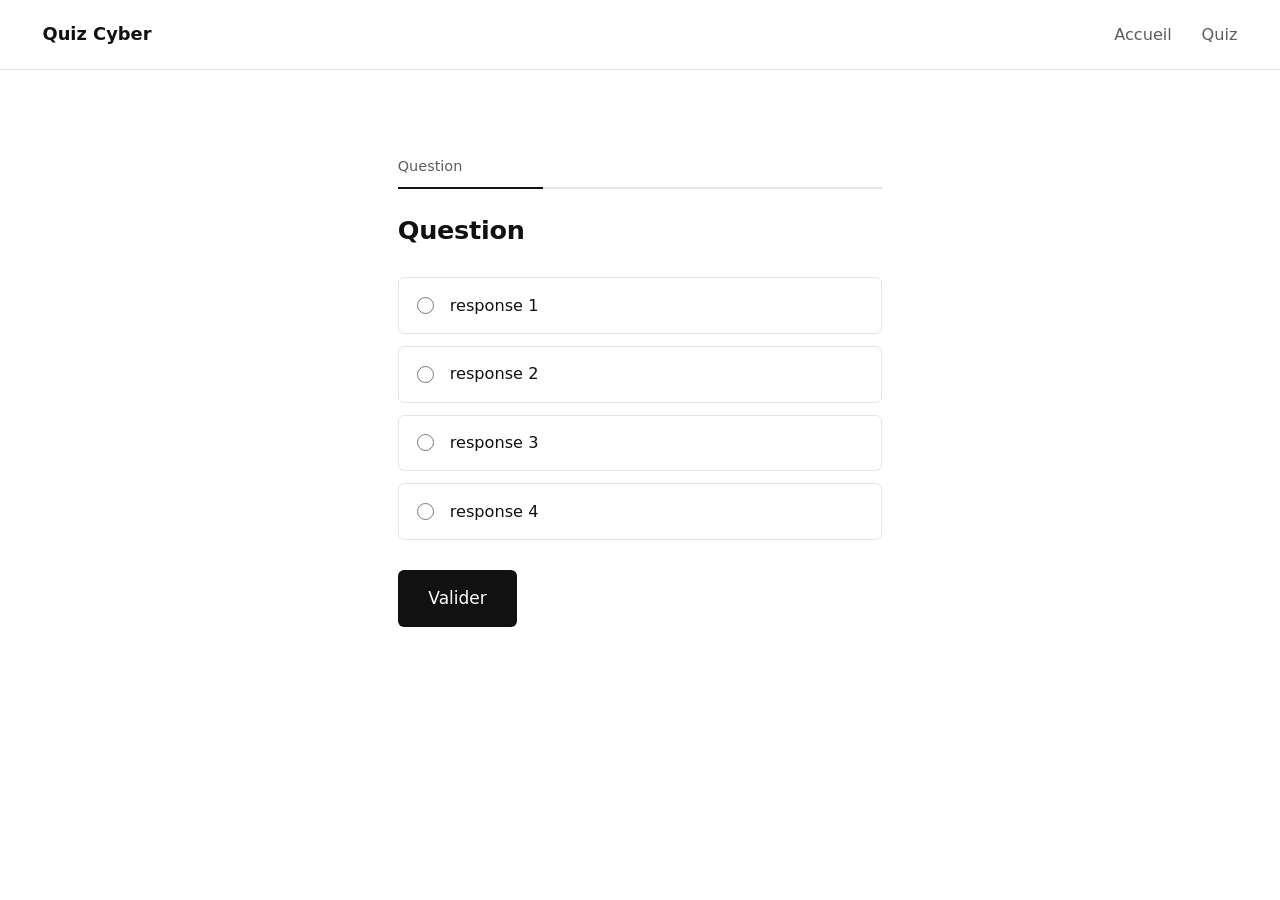
==== maquette du site web/quiz.html @ 2b1ead81 "Add maquette de site web" ====
<!DOCTYPE html>
<html lang="fr"><head><meta charset="utf-8"><meta name="viewport" content="width=device-width,initial-scale=1">
<title>Quiz Cyber — Question</title><link rel="stylesheet" href="style.css"></head>
<body>
<nav><a class="brand" href="index.html">Quiz Cyber</a><div class="links"><a href="index.html">Accueil</a><a href="quiz.html">Quiz</a></div></nav>
<main>
<p class="label">Question</p>
<div class="progress"><div style="width:30%"></div></div>
<h2>Question</h2>
<form action="quiz.html" method="post">
<label class="opt"><input type="radio" name="reponse" value="1"> response 1</label>
<label class="opt"><input type="radio" name="reponse" value="2"> response 2</label>
<label class="opt"><input type="radio" name="reponse" value="3"> response 3</label>
<label class="opt"><input type="radio" name="reponse" value="4"> response 4</label>
<button class="btn" type="submit">Valider</button>
</form>
</main></body></html>
---- maquette du site web/style.css ----
:root{--ink:#111;--muted:#5c5c5c;--line:#e5e5e5;--accent:#1a8cff}
*{box-sizing:border-box}
html{font-size:17px}
body{margin:0;background:#fff;color:var(--ink);font-family:Inter,system-ui,-apple-system,"Segoe UI",Helvetica,Arial,sans-serif;line-height:1.6}
nav{display:flex;justify-content:space-between;align-items:center;padding:1.2rem 2.5rem;border-bottom:1px solid var(--line)}
nav a{text-decoration:none;color:var(--muted)}
nav a:hover{color:var(--ink)}
nav .brand{color:var(--ink);font-weight:600;font-size:1.05rem}
nav .links{display:flex;gap:1.75rem;font-size:.95rem}
main{max-width:31rem;margin:0 auto;padding:5rem 1.25rem}
main.wide{max-width:36rem}
h1{font-size:3rem;line-height:1.1;font-weight:700;letter-spacing:-.03em;margin:0 0 1.25rem}
h2{font-size:1.5rem;line-height:1.3;font-weight:600;letter-spacing:-.01em;margin:1.5rem 0 1.75rem}
.lead{font-size:1.1rem;color:var(--muted);margin:0 0 2rem}
.label{font-size:.85rem;color:var(--muted);margin:0 0 .5rem}
.btn{display:inline-block;background:var(--ink);color:#fff;border:0;padding:.85rem 1.8rem;font:inherit;font-size:1rem;font-weight:500;cursor:pointer;text-decoration:none;border-radius:6px}
.btn:hover{background:#333}
a:focus-visible,button:focus-visible,input:focus-visible{outline:2px solid var(--accent);outline-offset:3px}
.topics{display:grid;grid-template-columns:1fr 1fr;gap:.35rem 2rem;list-style:none;margin:2.5rem 0 0;padding:2rem 0 0;border-top:1px solid var(--line);color:var(--muted);font-size:.95rem}
.progress{height:2px;background:var(--line)}
.progress div{height:100%;background:var(--ink)}
.opt{display:flex;gap:.9rem;align-items:center;padding:.85rem 1.1rem;margin-bottom:.7rem;border:1px solid var(--line);border-radius:6px;cursor:pointer;font-size:.95rem}
.opt:hover{border-color:#bbb}
.opt:has(input:checked){border-color:var(--ink)}
.opt input{accent-color:var(--accent);width:1rem;height:1rem;margin:0;flex:none}
.opt+.btn,form .btn{margin-top:1.1rem}
.score{font-size:6.5rem;line-height:1;font-weight:700;letter-spacing:-.04em;margin:1rem 0 1.5rem}
.score span{font-weight:300;color:var(--muted)}
@media(max-width:600px){nav{padding:1rem 1.25rem}main{padding:3rem 1.25rem}h1{font-size:2.3rem}.topics{grid-template-columns:1fr}.score{font-size:4.5rem}}
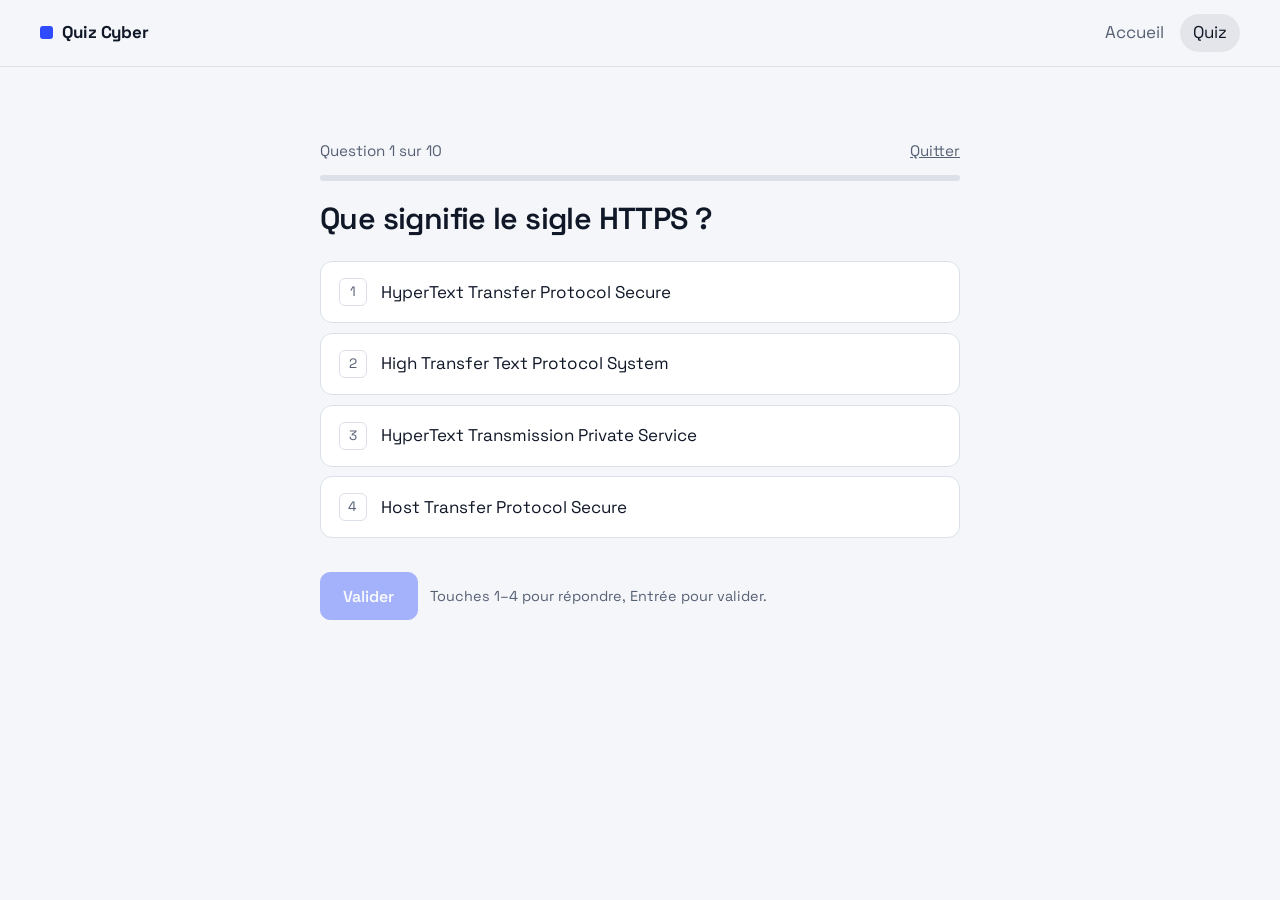
==== commit 0d9d0d26: "Nouvelle version du site web html" ====
--- a/maquette du site web/quiz.html
+++ b/maquette du site web/quiz.html
@@ -2,16 +2,89 @@
 <html lang="fr"><head><meta charset="utf-8"><meta name="viewport" content="width=device-width,initial-scale=1">
 <title>Quiz Cyber — Question</title><link rel="stylesheet" href="style.css"></head>
 <body>
-<nav><a class="brand" href="index.html">Quiz Cyber</a><div class="links"><a href="index.html">Accueil</a><a href="quiz.html">Quiz</a></div></nav>
+<nav><a class="brand" href="index.html">Quiz Cyber</a><div class="links"><a href="index.html">Accueil</a><a href="quiz.html" aria-current="page">Quiz</a></div></nav>
 <main>
-<p class="label">Question</p>
-<div class="progress"><div style="width:30%"></div></div>
-<h2>Question</h2>
-<form action="quiz.html" method="post">
-<label class="opt"><input type="radio" name="reponse" value="1"> response 1</label>
-<label class="opt"><input type="radio" name="reponse" value="2"> response 2</label>
-<label class="opt"><input type="radio" name="reponse" value="3"> response 3</label>
-<label class="opt"><input type="radio" name="reponse" value="4"> response 4</label>
-<button class="btn" type="submit">Valider</button>
+<div class="qhead"><p class="label" id="counter">Question 1 sur 10</p><a class="quit" href="index.html">Quitter</a></div>
+<div class="progress" role="progressbar" aria-label="Progression" aria-valuemin="0" aria-valuemax="10" aria-valuenow="0"><div id="bar"></div></div>
+<h2 id="qtext" tabindex="-1"></h2>
+<form id="form" autocomplete="off">
+  <fieldset id="options" aria-labelledby="qtext"></fieldset>
+  <div id="feedback" class="feedback" role="status" hidden></div>
+  <div class="actions">
+    <button class="btn" id="action" type="submit" disabled>Valider</button>
+    <p class="hint">Touches 1–4 pour répondre, Entrée pour valider.</p>
+  </div>
 </form>
-</main></body></html>
+</main>
+<script src="data.js"></script>
+<script>
+const total = QUESTIONS.length;
+const $ = id => document.getElementById(id);
+const form = $('form'), opts = $('options'), fb = $('feedback'), btn = $('action');
+let i = 0, answered = false;
+const answers = [];
+
+function setBar(n){
+  $('bar').style.width = (n / total * 100) + '%';
+  $('bar').parentElement.setAttribute('aria-valuenow', n);
+}
+
+function render(){
+  const item = QUESTIONS[i];
+  answered = false;
+  $('counter').textContent = `Question ${i + 1} sur ${total}`;
+  $('qtext').textContent = item.q;
+  opts.innerHTML = item.choices.map((c, k) =>
+    `<label class="opt"><input type="radio" name="reponse" value="${k}"><span class="key">${k + 1}</span><span class="txt">${c}</span></label>`
+  ).join('');
+  fb.hidden = true;
+  btn.textContent = 'Valider';
+  btn.disabled = true;
+  setBar(i);
+  $('qtext').focus({preventScroll:true});
+}
+
+function check(sel){
+  const item = QUESTIONS[i];
+  answers[i] = sel;
+  answered = true;
+  [...opts.children].forEach((label, k) => {
+    label.classList.add('locked');
+    label.querySelector('input').disabled = true;
+    if (k === item.correct) { label.classList.add('good'); label.insertAdjacentHTML('beforeend', '<span class="tag">Bonne réponse</span>'); }
+    else if (k === sel) { label.classList.add('bad'); label.insertAdjacentHTML('beforeend', '<span class="tag">Votre réponse</span>'); }
+  });
+  const ok = sel === item.correct;
+  fb.className = 'feedback ' + (ok ? 'ok' : 'ko');
+  fb.innerHTML = `<strong>${ok ? 'Bonne réponse.' : 'Raté.'}</strong><p>${ok ? '' : 'La bonne réponse était : ' + item.choices[item.correct] + '. '}${item.why}</p>`;
+  fb.hidden = false;
+  btn.textContent = i === total - 1 ? 'Voir le résultat' : 'Question suivante';
+  btn.disabled = false;
+  setBar(i + 1);
+  btn.focus();
+}
+
+function next(){
+  if (i === total - 1) { QuizStore.saveAnswers(answers); location.href = 'resultat.html'; }
+  else { i++; render(); }
+}
+
+opts.addEventListener('change', () => { btn.disabled = false; });
+form.addEventListener('submit', e => {
+  e.preventDefault();
+  if (answered) return next();
+  const sel = form.reponse.value;
+  if (sel !== '') check(+sel);
+});
+
+/* Raccourcis clavier 1–4 */
+document.addEventListener('keydown', e => {
+  if (answered || e.ctrlKey || e.metaKey || e.altKey) return;
+  const k = parseInt(e.key, 10) - 1;
+  const radios = opts.querySelectorAll('input');
+  if (k >= 0 && k < radios.length) { radios[k].checked = true; radios[k].focus(); btn.disabled = false; }
+});
+
+render();
+</script>
+</body></html>
--- a/maquette du site web/style.css
+++ b/maquette du site web/style.css
@@ -1,29 +1,137 @@
-:root{--ink:#111;--muted:#5c5c5c;--line:#e5e5e5;--accent:#1a8cff}
+@import url("https://fonts.googleapis.com/css2?family=Space+Grotesk:wght@400;500;600;700&display=swap");
+
+/* ---------- Tokens ---------- */
+:root{
+  --bg:#F4F6F9; --surface:#FFFFFF; --ink:#101828; --muted:#566074; --line:#DCE1E9;
+  --accent:#2F4BFF; --accent-ink:#FFFFFF; --ok:#12805C; --ko:#C23A2B;
+  --hover:color-mix(in srgb,var(--ink) 7%,transparent);
+  --radius:12px;
+  --font:"Space Grotesk",ui-sans-serif,system-ui,-apple-system,"Segoe UI",Roboto,sans-serif;
+  color-scheme:light dark;
+}
+@media (prefers-color-scheme:dark){
+  :root{
+    --bg:#0B101A; --surface:#131A28; --ink:#EDF0F6; --muted:#98A2B5; --line:#263043;
+    --accent:#8393FF; --accent-ink:#0B101A; --ok:#3DD598; --ko:#FF7D6E;
+  }
+}
+
+/* ---------- Base ---------- */
 *{box-sizing:border-box}
-html{font-size:17px}
-body{margin:0;background:#fff;color:var(--ink);font-family:Inter,system-ui,-apple-system,"Segoe UI",Helvetica,Arial,sans-serif;line-height:1.6}
-nav{display:flex;justify-content:space-between;align-items:center;padding:1.2rem 2.5rem;border-bottom:1px solid var(--line)}
-nav a{text-decoration:none;color:var(--muted)}
-nav a:hover{color:var(--ink)}
-nav .brand{color:var(--ink);font-weight:600;font-size:1.05rem}
-nav .links{display:flex;gap:1.75rem;font-size:.95rem}
-main{max-width:31rem;margin:0 auto;padding:5rem 1.25rem}
-main.wide{max-width:36rem}
-h1{font-size:3rem;line-height:1.1;font-weight:700;letter-spacing:-.03em;margin:0 0 1.25rem}
-h2{font-size:1.5rem;line-height:1.3;font-weight:600;letter-spacing:-.01em;margin:1.5rem 0 1.75rem}
-.lead{font-size:1.1rem;color:var(--muted);margin:0 0 2rem}
-.label{font-size:.85rem;color:var(--muted);margin:0 0 .5rem}
-.btn{display:inline-block;background:var(--ink);color:#fff;border:0;padding:.85rem 1.8rem;font:inherit;font-size:1rem;font-weight:500;cursor:pointer;text-decoration:none;border-radius:6px}
-.btn:hover{background:#333}
-a:focus-visible,button:focus-visible,input:focus-visible{outline:2px solid var(--accent);outline-offset:3px}
-.topics{display:grid;grid-template-columns:1fr 1fr;gap:.35rem 2rem;list-style:none;margin:2.5rem 0 0;padding:2rem 0 0;border-top:1px solid var(--line);color:var(--muted);font-size:.95rem}
-.progress{height:2px;background:var(--line)}
-.progress div{height:100%;background:var(--ink)}
-.opt{display:flex;gap:.9rem;align-items:center;padding:.85rem 1.1rem;margin-bottom:.7rem;border:1px solid var(--line);border-radius:6px;cursor:pointer;font-size:.95rem}
-.opt:hover{border-color:#bbb}
-.opt:has(input:checked){border-color:var(--ink)}
-.opt input{accent-color:var(--accent);width:1rem;height:1rem;margin:0;flex:none}
-.opt+.btn,form .btn{margin-top:1.1rem}
-.score{font-size:6.5rem;line-height:1;font-weight:700;letter-spacing:-.04em;margin:1rem 0 1.5rem}
-.score span{font-weight:300;color:var(--muted)}
-@media(max-width:600px){nav{padding:1rem 1.25rem}main{padding:3rem 1.25rem}h1{font-size:2.3rem}.topics{grid-template-columns:1fr}.score{font-size:4.5rem}}
+html{-webkit-text-size-adjust:100%}
+body{margin:0;min-height:100vh;display:flex;flex-direction:column;background:var(--bg);color:var(--ink);font:400 1.0625rem/1.6 var(--font)}
+a{color:inherit}
+:focus-visible{outline:2px solid var(--accent);outline-offset:3px;border-radius:6px}
+.sr-only{position:absolute;left:-9999px;width:1px;height:1px;overflow:hidden}
+
+/* ---------- Navigation ---------- */
+nav{position:sticky;top:0;z-index:10;display:flex;align-items:center;justify-content:space-between;
+  padding:.85rem clamp(1rem,4vw,2.5rem);background:color-mix(in srgb,var(--bg) 85%,transparent);
+  -webkit-backdrop-filter:blur(8px);backdrop-filter:blur(8px);border-bottom:1px solid var(--line)}
+.brand{display:flex;align-items:center;gap:.6rem;font-weight:700;letter-spacing:-.01em;text-decoration:none}
+.brand::before{content:"";width:.8rem;height:.8rem;border-radius:3px;background:var(--accent)}
+.links{display:flex;gap:.25rem}
+.links a{color:var(--muted);text-decoration:none;padding:.35rem .8rem;border-radius:999px;transition:background .15s,color .15s}
+.links a:hover,.links a[aria-current="page"]{color:var(--ink);background:var(--hover)}
+
+/* ---------- Layout ---------- */
+main{width:100%;max-width:44rem;margin:0 auto;padding:clamp(2rem,6vw,4.5rem) clamp(1rem,4vw,2rem);flex:1}
+main.wide{max-width:52rem}
+footer{padding:1.5rem clamp(1rem,4vw,2.5rem);color:var(--muted);font-size:.9rem;border-top:1px solid var(--line)}
+
+h1{font-size:clamp(2.3rem,7vw,4rem);line-height:1.03;letter-spacing:-.035em;margin:0 0 1.1rem;font-weight:700}
+h2{font-size:clamp(1.4rem,3.5vw,1.9rem);line-height:1.2;letter-spacing:-.02em;margin:1.25rem 0 1.5rem;font-weight:600}
+h2:focus{outline:none}
+.label{margin:0;color:var(--muted);font-size:.95rem}
+.lead{color:var(--muted);font-size:1.15rem;max-width:34rem;margin:0 0 2rem}
+
+/* ---------- Buttons ---------- */
+.btn{display:inline-flex;align-items:center;justify-content:center;gap:.5rem;padding:.8rem 1.4rem;border:1px solid var(--accent);
+  border-radius:10px;background:var(--accent);color:var(--accent-ink);font:600 1rem var(--font);text-decoration:none;cursor:pointer;
+  transition:transform .12s,filter .15s,background .15s}
+.btn:hover{filter:brightness(1.08)}
+.btn:active{transform:translateY(1px)}
+.btn:disabled{opacity:.4;cursor:not-allowed;filter:none;transform:none}
+.btn.ghost{background:transparent;color:var(--ink);border-color:var(--line)}
+.btn.ghost:hover{background:var(--hover);filter:none}
+.actions{display:flex;flex-wrap:wrap;gap:.75rem;align-items:center;margin-top:1.5rem}
+.hint{color:var(--muted);font-size:.9rem;margin:0}
+
+/* ---------- Accueil ---------- */
+.best{display:inline-block;margin:0 0 1.25rem;padding:.3rem .85rem;border:1px solid var(--line);border-radius:999px;color:var(--muted);font-size:.95rem}
+.best strong{color:var(--ink)}
+.facts{display:grid;grid-template-columns:repeat(auto-fit,minmax(11rem,1fr));gap:1.5rem;margin:3.5rem 0 0;padding-top:1.5rem;border-top:1px solid var(--line)}
+.facts dt{font-weight:600}
+.facts dd{margin:.2rem 0 0;color:var(--muted);font-size:.95rem}
+
+/* ---------- Quiz ---------- */
+.qhead{display:flex;justify-content:space-between;align-items:baseline}
+.quit{color:var(--muted);font-size:.95rem}
+.progress{height:6px;margin:.75rem 0 0;background:var(--line);border-radius:3px;overflow:hidden}
+.progress>div{height:100%;width:0;background:var(--accent);transition:width .35s ease}
+fieldset{border:0;margin:0;padding:0;min-width:0}
+
+.opt{position:relative;display:flex;align-items:center;gap:.9rem;padding:1rem 1.1rem;margin-bottom:.6rem;background:var(--surface);
+  border:1px solid var(--line);border-radius:var(--radius);cursor:pointer;transition:border-color .15s,background .15s}
+.opt:hover{border-color:var(--muted)}
+.opt input{position:absolute;opacity:0;pointer-events:none}
+.opt .key{flex:none;width:1.75rem;height:1.75rem;display:grid;place-items:center;border:1px solid var(--line);border-radius:6px;font-size:.85rem;color:var(--muted)}
+.opt .txt{flex:1}
+.opt .tag{font-size:.85rem;color:var(--muted);white-space:nowrap}
+.opt:has(input:checked){border-color:var(--accent);background:color-mix(in srgb,var(--accent) 8%,var(--surface))}
+.opt:has(input:checked) .key{background:var(--accent);border-color:var(--accent);color:var(--accent-ink)}
+.opt:has(input:focus-visible){outline:2px solid var(--accent);outline-offset:2px}
+.opt.locked{cursor:default}
+.opt.locked:hover{border-color:var(--line)}
+.opt.locked.good{border-color:var(--ok);background:color-mix(in srgb,var(--ok) 10%,var(--surface))}
+.opt.locked.good .key{background:var(--ok);border-color:var(--ok);color:#fff}
+.opt.locked.bad{border-color:var(--ko);background:color-mix(in srgb,var(--ko) 10%,var(--surface))}
+.opt.locked.bad .key{background:var(--ko);border-color:var(--ko);color:#fff}
+
+.feedback{margin-top:1rem;padding:1rem 1.1rem;border:1px solid var(--line);border-left-width:4px;border-radius:var(--radius);background:var(--surface);animation:pop .25s ease}
+.feedback.ok{border-left-color:var(--ok)}
+.feedback.ko{border-left-color:var(--ko)}
+.feedback p{margin:.25rem 0 0;color:var(--muted)}
+@keyframes pop{from{opacity:0;transform:translateY(-4px)}to{opacity:1;transform:none}}
+
+/* ---------- Résultat ---------- */
+.score{font-size:clamp(4.5rem,16vw,8rem);font-weight:700;letter-spacing:-.05em;line-height:1;margin:.5rem 0 1rem}
+.score .total{font-size:.3em;color:var(--muted);font-weight:500;letter-spacing:0;margin-left:.2em}
+.notice{margin:1.5rem 0 0;padding:.75rem 1rem;border:1px dashed var(--line);border-radius:var(--radius);color:var(--muted);font-size:.95rem}
+
+.review{margin-top:3rem}
+.pips{display:flex;gap:6px;margin:0 0 1.5rem}
+.pip{flex:1;height:10px;padding:0;border:0;border-radius:5px;cursor:pointer;transition:transform .15s}
+.pip:hover{transform:scaleY(1.6)}
+.pip.ok{background:var(--ok)}
+.pip.ko{background:var(--ko)}
+.toolbar{display:flex;flex-wrap:wrap;gap:.5rem;align-items:center;justify-content:space-between;margin-bottom:.75rem}
+.filters{display:flex;gap:.25rem}
+.chip,.link-btn{font:inherit;font-size:.95rem;color:inherit;background:none;border:1px solid var(--line);border-radius:999px;padding:.3rem .9rem;cursor:pointer;transition:background .15s,border-color .15s}
+.chip:hover,.link-btn:hover{background:var(--hover)}
+.chip[aria-pressed="true"]{background:var(--hover);border-color:var(--ink)}
+.link-btn{border-color:transparent;text-decoration:underline;text-underline-offset:3px}
+
+.q{border-top:1px solid var(--line);scroll-margin-top:5rem}
+.q:last-child{border-bottom:1px solid var(--line)}
+.q[hidden]{display:none}
+.q-head{all:unset;box-sizing:border-box;width:100%;display:flex;gap:.9rem;align-items:center;padding:1rem .25rem;cursor:pointer}
+.q-head:focus-visible{outline:2px solid var(--accent);outline-offset:2px}
+.mark{flex:none;width:1.5rem;height:1.5rem;display:grid;place-items:center;border-radius:50%;font-size:.85rem;font-weight:700;color:#fff}
+.q.ok .mark{background:var(--ok)}
+.q.ko .mark{background:var(--ko)}
+.q-title{flex:1}
+.chev{flex:none;opacity:.5;transition:transform .2s}
+.q.open .chev{transform:rotate(180deg)}
+.q-body{display:grid;grid-template-rows:0fr;transition:grid-template-rows .25s ease}
+.q.open .q-body{grid-template-rows:1fr}
+.q-body>div{overflow:hidden}
+.answers{list-style:none;margin:0;padding:0 .25rem 1rem 2.4rem;display:grid;gap:.4rem}
+.answers li{display:flex;justify-content:space-between;gap:1rem;padding:.5rem .75rem;border:1px solid var(--line);border-radius:8px;background:var(--surface)}
+.answers li.good{border-color:var(--ok);background:color-mix(in srgb,var(--ok) 10%,var(--surface))}
+.answers li.bad{border-color:var(--ko);background:color-mix(in srgb,var(--ko) 10%,var(--surface))}
+.answers .tag{font-size:.85rem;color:var(--muted);white-space:nowrap}
+.explain{margin:0;padding:0 .25rem 1.1rem 2.4rem;color:var(--muted);font-size:.95rem}
+
+@media (max-width:30rem){.opt .tag{display:none}.answers .tag{white-space:normal;text-align:right}}
+@media (prefers-reduced-motion:reduce){*,*::before,*::after{animation:none!important;transition:none!important}}
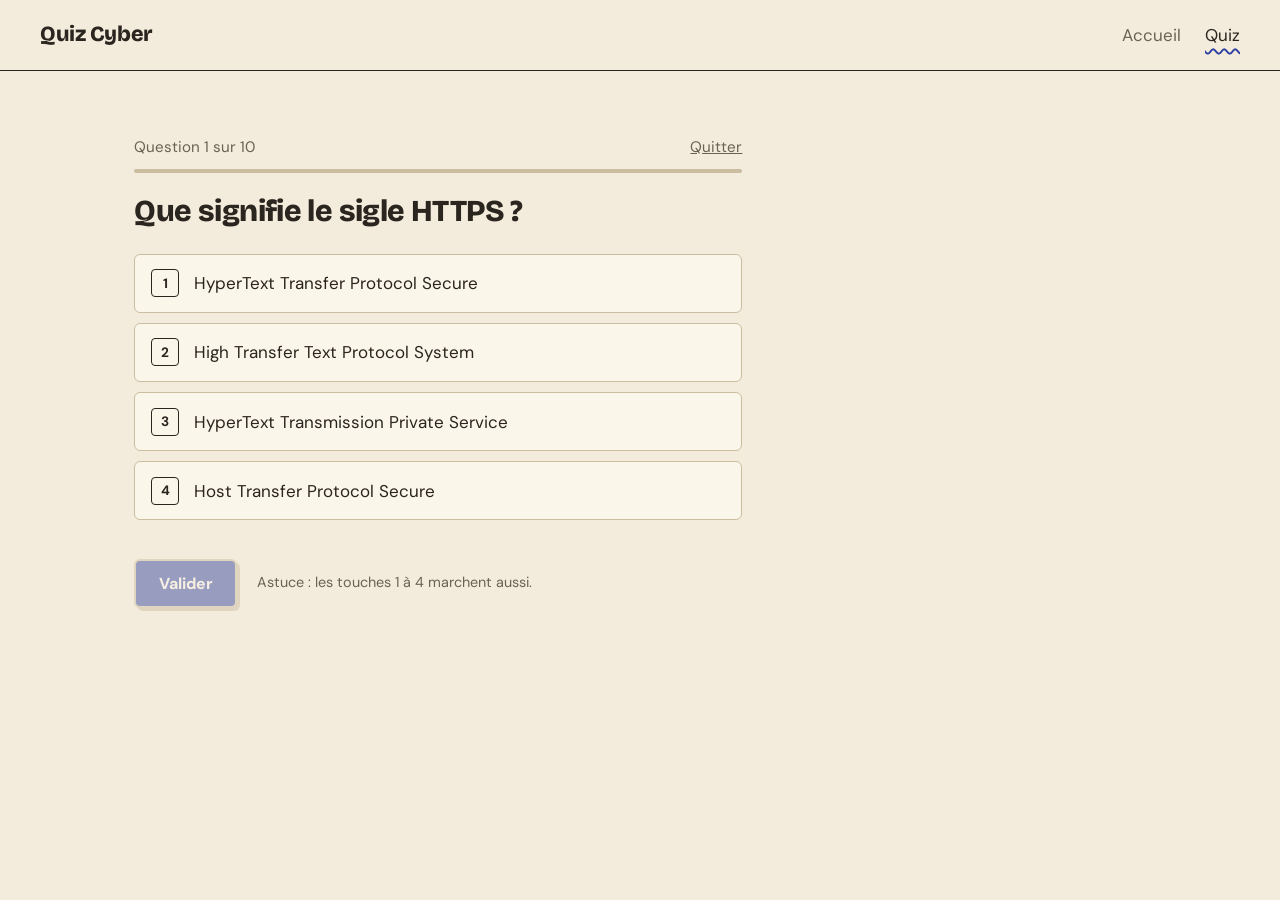
==== commit 9643bebb: "Nouvelle version du site web html v2" ====
--- a/maquette du site web/quiz.html
+++ b/maquette du site web/quiz.html
@@ -1,6 +1,6 @@
 <!DOCTYPE html>
 <html lang="fr"><head><meta charset="utf-8"><meta name="viewport" content="width=device-width,initial-scale=1">
-<title>Quiz Cyber — Question</title><link rel="stylesheet" href="style.css"></head>
+<title>Quiz Cyber : Question</title><link rel="stylesheet" href="style.css"></head>
 <body>
 <nav><a class="brand" href="index.html">Quiz Cyber</a><div class="links"><a href="index.html">Accueil</a><a href="quiz.html" aria-current="page">Quiz</a></div></nav>
 <main>
@@ -12,7 +12,7 @@
   <div id="feedback" class="feedback" role="status" hidden></div>
   <div class="actions">
     <button class="btn" id="action" type="submit" disabled>Valider</button>
-    <p class="hint">Touches 1–4 pour répondre, Entrée pour valider.</p>
+    <p class="hint">Astuce : les touches 1 à 4 marchent aussi.</p>
   </div>
 </form>
 </main>
@@ -51,14 +51,14 @@
   [...opts.children].forEach((label, k) => {
     label.classList.add('locked');
     label.querySelector('input').disabled = true;
-    if (k === item.correct) { label.classList.add('good'); label.insertAdjacentHTML('beforeend', '<span class="tag">Bonne réponse</span>'); }
-    else if (k === sel) { label.classList.add('bad'); label.insertAdjacentHTML('beforeend', '<span class="tag">Votre réponse</span>'); }
+    if (k === item.correct) { label.classList.add('good'); label.insertAdjacentHTML('beforeend', '<span class="tag">la bonne</span>'); }
+    else if (k === sel) { label.classList.add('bad'); label.insertAdjacentHTML('beforeend', '<span class="tag">ton choix</span>'); }
   });
   const ok = sel === item.correct;
   fb.className = 'feedback ' + (ok ? 'ok' : 'ko');
-  fb.innerHTML = `<strong>${ok ? 'Bonne réponse.' : 'Raté.'}</strong><p>${ok ? '' : 'La bonne réponse était : ' + item.choices[item.correct] + '. '}${item.why}</p>`;
+  fb.innerHTML = `<strong>${ok ? 'Bien joué !' : 'Pas tout à fait.'}</strong><p>${ok ? '' : 'La bonne réponse : ' + item.choices[item.correct] + '. '}${item.why}</p>`;
   fb.hidden = false;
-  btn.textContent = i === total - 1 ? 'Voir le résultat' : 'Question suivante';
+  btn.textContent = i === total - 1 ? 'Voir ma note' : 'Question suivante';
   btn.disabled = false;
   setBar(i + 1);
   btn.focus();
@@ -77,7 +77,7 @@
   if (sel !== '') check(+sel);
 });
 
-/* Raccourcis clavier 1–4 */
+/* Raccourcis clavier 1 à 4 */
 document.addEventListener('keydown', e => {
   if (answered || e.ctrlKey || e.metaKey || e.altKey) return;
   const k = parseInt(e.key, 10) - 1;
--- a/maquette du site web/style.css
+++ b/maquette du site web/style.css
@@ -1,137 +1,143 @@
-@import url("https://fonts.googleapis.com/css2?family=Space+Grotesk:wght@400;500;600;700&display=swap");
+@import url("https://fonts.googleapis.com/css2?family=Bricolage+Grotesque:opsz,wght@12..96,600;12..96,800&family=DM+Sans:wght@400;500;700&family=Caveat:wght@600&display=swap");
 
-/* ---------- Tokens ---------- */
+/* ---------- Tokens : papier crème, encre, bleu cobalt, stylo rouge ---------- */
 :root{
-  --bg:#F4F6F9; --surface:#FFFFFF; --ink:#101828; --muted:#566074; --line:#DCE1E9;
-  --accent:#2F4BFF; --accent-ink:#FFFFFF; --ok:#12805C; --ko:#C23A2B;
-  --hover:color-mix(in srgb,var(--ink) 7%,transparent);
-  --radius:12px;
-  --font:"Space Grotesk",ui-sans-serif,system-ui,-apple-system,"Segoe UI",Roboto,sans-serif;
-  color-scheme:light dark;
-}
-@media (prefers-color-scheme:dark){
-  :root{
-    --bg:#0B101A; --surface:#131A28; --ink:#EDF0F6; --muted:#98A2B5; --line:#263043;
-    --accent:#8393FF; --accent-ink:#0B101A; --ok:#3DD598; --ko:#FF7D6E;
-  }
+  --bg:#F3EBDC; --paper:#FBF6EA; --ink:#2A251E; --muted:#6B6254; --edge:#CBBDA0;
+  --accent:#2B3FA0; --accent-ink:#FBF6EA; --ok:#2F7A4B; --ko:#B83A2E; --pen:#C2352B; --mark:#FBE9A6;
+  --head:"Bricolage Grotesque","Trebuchet MS",system-ui,sans-serif;
+  --body:"DM Sans",system-ui,-apple-system,"Segoe UI",Roboto,sans-serif;
+  --hand:"Caveat","Segoe Print","Bradley Hand",cursive;
+  color-scheme:light;
 }
 
 /* ---------- Base ---------- */
 *{box-sizing:border-box}
 html{-webkit-text-size-adjust:100%}
-body{margin:0;min-height:100vh;display:flex;flex-direction:column;background:var(--bg);color:var(--ink);font:400 1.0625rem/1.6 var(--font)}
+body{margin:0;min-height:100vh;display:flex;flex-direction:column;background:var(--bg);color:var(--ink);font:400 1.0625rem/1.65 var(--body)}
 a{color:inherit}
-:focus-visible{outline:2px solid var(--accent);outline-offset:3px;border-radius:6px}
+:focus-visible{outline:3px solid var(--accent);outline-offset:3px;border-radius:4px}
 .sr-only{position:absolute;left:-9999px;width:1px;height:1px;overflow:hidden}
 
 /* ---------- Navigation ---------- */
-nav{position:sticky;top:0;z-index:10;display:flex;align-items:center;justify-content:space-between;
-  padding:.85rem clamp(1rem,4vw,2.5rem);background:color-mix(in srgb,var(--bg) 85%,transparent);
-  -webkit-backdrop-filter:blur(8px);backdrop-filter:blur(8px);border-bottom:1px solid var(--line)}
-.brand{display:flex;align-items:center;gap:.6rem;font-weight:700;letter-spacing:-.01em;text-decoration:none}
-.brand::before{content:"";width:.8rem;height:.8rem;border-radius:3px;background:var(--accent)}
-.links{display:flex;gap:.25rem}
-.links a{color:var(--muted);text-decoration:none;padding:.35rem .8rem;border-radius:999px;transition:background .15s,color .15s}
-.links a:hover,.links a[aria-current="page"]{color:var(--ink);background:var(--hover)}
+nav{display:flex;align-items:baseline;justify-content:space-between;padding:1.1rem clamp(1rem,4vw,2.5rem);border-bottom:1.5px solid var(--ink)}
+.brand{font:800 1.35rem/1 var(--head);letter-spacing:-.02em;text-decoration:none}
+.links{display:flex;gap:1.5rem}
+.links a{text-decoration:none;color:var(--muted);padding:.2rem 0}
+.links a:hover{color:var(--ink);text-decoration:underline;text-underline-offset:6px}
+.links a[aria-current="page"]{color:var(--ink);text-decoration:underline wavy var(--accent) 1.5px;text-underline-offset:7px}
 
-/* ---------- Layout ---------- */
-main{width:100%;max-width:44rem;margin:0 auto;padding:clamp(2rem,6vw,4.5rem) clamp(1rem,4vw,2rem);flex:1}
-main.wide{max-width:52rem}
-footer{padding:1.5rem clamp(1rem,4vw,2.5rem);color:var(--muted);font-size:.9rem;border-top:1px solid var(--line)}
+/* ---------- Mise en page ---------- */
+main{width:100%;max-width:42rem;margin:0 0 0 clamp(0rem,8vw,7rem);padding:clamp(2rem,6vw,4rem) clamp(1rem,4vw,2rem) 4rem;flex:1}
+main.wide{max-width:50rem}
+footer{padding:1.25rem clamp(1rem,4vw,2.5rem);color:var(--muted);font-size:.9rem;border-top:1.5px solid var(--ink)}
 
-h1{font-size:clamp(2.3rem,7vw,4rem);line-height:1.03;letter-spacing:-.035em;margin:0 0 1.1rem;font-weight:700}
-h2{font-size:clamp(1.4rem,3.5vw,1.9rem);line-height:1.2;letter-spacing:-.02em;margin:1.25rem 0 1.5rem;font-weight:600}
+h1{font:800 clamp(2.4rem,7vw,4.4rem)/1.02 var(--head);letter-spacing:-.035em;margin:0 0 1.25rem;max-width:14em}
+h2{font:800 clamp(1.4rem,3.5vw,1.9rem)/1.2 var(--head);letter-spacing:-.02em;margin:1.25rem 0 1.5rem}
 h2:focus{outline:none}
 .label{margin:0;color:var(--muted);font-size:.95rem}
-.lead{color:var(--muted);font-size:1.15rem;max-width:34rem;margin:0 0 2rem}
+.lead{font-size:1.2rem;max-width:32rem;margin:0 0 2rem}
 
-/* ---------- Buttons ---------- */
-.btn{display:inline-flex;align-items:center;justify-content:center;gap:.5rem;padding:.8rem 1.4rem;border:1px solid var(--accent);
-  border-radius:10px;background:var(--accent);color:var(--accent-ink);font:600 1rem var(--font);text-decoration:none;cursor:pointer;
-  transition:transform .12s,filter .15s,background .15s}
-.btn:hover{filter:brightness(1.08)}
-.btn:active{transform:translateY(1px)}
-.btn:disabled{opacity:.4;cursor:not-allowed;filter:none;transform:none}
-.btn.ghost{background:transparent;color:var(--ink);border-color:var(--line)}
-.btn.ghost:hover{background:var(--hover);filter:none}
-.actions{display:flex;flex-wrap:wrap;gap:.75rem;align-items:center;margin-top:1.5rem}
+/* Annotations à la main */
+.note{display:inline-flex;align-items:center;gap:.3rem;font:600 1.55rem/1 var(--hand);color:var(--pen);transform:rotate(-2deg)}
+.note svg{flex:none}
+
+/* ---------- Boutons ---------- */
+.btn{display:inline-flex;align-items:center;justify-content:center;padding:.75rem 1.4rem;border:2px solid var(--ink);border-radius:6px;
+  background:var(--accent);color:var(--accent-ink);font:700 1rem var(--body);text-decoration:none;cursor:pointer;
+  box-shadow:3px 3px 0 var(--ink);transition:transform .1s,box-shadow .1s}
+.btn:hover{transform:translate(-1px,-1px);box-shadow:4px 4px 0 var(--ink)}
+.btn:active{transform:translate(2px,2px);box-shadow:1px 1px 0 var(--ink)}
+.btn:disabled{opacity:.45;cursor:not-allowed;transform:none;box-shadow:3px 3px 0 var(--edge);border-color:var(--edge)}
+.btn.ghost{background:var(--paper);color:var(--ink)}
+.actions{display:flex;flex-wrap:wrap;gap:1rem 1.25rem;align-items:center;margin-top:1.75rem}
 .hint{color:var(--muted);font-size:.9rem;margin:0}
 
 /* ---------- Accueil ---------- */
-.best{display:inline-block;margin:0 0 1.25rem;padding:.3rem .85rem;border:1px solid var(--line);border-radius:999px;color:var(--muted);font-size:.95rem}
-.best strong{color:var(--ink)}
-.facts{display:grid;grid-template-columns:repeat(auto-fit,minmax(11rem,1fr));gap:1.5rem;margin:3.5rem 0 0;padding-top:1.5rem;border-top:1px solid var(--line)}
-.facts dt{font-weight:600}
-.facts dd{margin:.2rem 0 0;color:var(--muted);font-size:.95rem}
+.best{margin:0 0 1rem}
+.steps{list-style:none;margin:3.5rem 0 0;padding:0;display:grid;gap:.9rem;max-width:30rem}
+.steps li{display:grid;grid-template-columns:2rem 1fr;align-items:baseline}
+.steps li::before{content:counter(s) ".";counter-increment:s;font:800 1.2rem var(--head);color:var(--accent)}
+.steps{counter-reset:s}
 
 /* ---------- Quiz ---------- */
 .qhead{display:flex;justify-content:space-between;align-items:baseline}
 .quit{color:var(--muted);font-size:.95rem}
-.progress{height:6px;margin:.75rem 0 0;background:var(--line);border-radius:3px;overflow:hidden}
-.progress>div{height:100%;width:0;background:var(--accent);transition:width .35s ease}
+.progress{height:4px;margin:.6rem 0 0;background:var(--edge);border-radius:2px;overflow:hidden}
+.progress>div{height:100%;width:0;background:var(--ink);transition:width .35s ease}
 fieldset{border:0;margin:0;padding:0;min-width:0}
 
-.opt{position:relative;display:flex;align-items:center;gap:.9rem;padding:1rem 1.1rem;margin-bottom:.6rem;background:var(--surface);
-  border:1px solid var(--line);border-radius:var(--radius);cursor:pointer;transition:border-color .15s,background .15s}
-.opt:hover{border-color:var(--muted)}
+.opt{position:relative;display:flex;align-items:center;gap:.9rem;padding:.9rem 1rem;margin-bottom:.65rem;background:var(--paper);
+  border:1.5px solid var(--edge);border-radius:6px;cursor:pointer;transition:border-color .12s,background .12s,transform .1s,box-shadow .1s}
+.opt:hover{border-color:var(--ink)}
 .opt input{position:absolute;opacity:0;pointer-events:none}
-.opt .key{flex:none;width:1.75rem;height:1.75rem;display:grid;place-items:center;border:1px solid var(--line);border-radius:6px;font-size:.85rem;color:var(--muted)}
+.opt .key{flex:none;width:1.75rem;height:1.75rem;display:grid;place-items:center;border:1.5px solid var(--ink);border-radius:4px;font:700 .85rem var(--body)}
 .opt .txt{flex:1}
-.opt .tag{font-size:.85rem;color:var(--muted);white-space:nowrap}
-.opt:has(input:checked){border-color:var(--accent);background:color-mix(in srgb,var(--accent) 8%,var(--surface))}
-.opt:has(input:checked) .key{background:var(--accent);border-color:var(--accent);color:var(--accent-ink)}
-.opt:has(input:focus-visible){outline:2px solid var(--accent);outline-offset:2px}
+.opt .tag{font:600 1.2rem/1 var(--hand);white-space:nowrap}
+.opt:has(input:checked:not(:disabled)){border-color:var(--ink);background:var(--mark);transform:translate(-1px,-1px);box-shadow:3px 3px 0 var(--ink)}
+.opt:has(input:checked:not(:disabled)) .key{background:var(--ink);color:var(--paper)}
+.opt:has(input:focus-visible){outline:3px solid var(--accent);outline-offset:3px}
 .opt.locked{cursor:default}
-.opt.locked:hover{border-color:var(--line)}
-.opt.locked.good{border-color:var(--ok);background:color-mix(in srgb,var(--ok) 10%,var(--surface))}
+.opt.locked:hover{border-color:var(--edge)}
+.opt.locked.good{border-color:var(--ok);background:color-mix(in srgb,var(--ok) 12%,var(--paper))}
 .opt.locked.good .key{background:var(--ok);border-color:var(--ok);color:#fff}
-.opt.locked.bad{border-color:var(--ko);background:color-mix(in srgb,var(--ko) 10%,var(--surface))}
+.opt.locked.good .tag{color:var(--ok)}
+.opt.locked.bad{border-color:var(--ko);background:color-mix(in srgb,var(--ko) 11%,var(--paper))}
 .opt.locked.bad .key{background:var(--ko);border-color:var(--ko);color:#fff}
+.opt.locked.bad .tag{color:var(--ko)}
 
-.feedback{margin-top:1rem;padding:1rem 1.1rem;border:1px solid var(--line);border-left-width:4px;border-radius:var(--radius);background:var(--surface);animation:pop .25s ease}
+.feedback{margin-top:1.25rem;padding:.1rem 0 .1rem 1rem;border-left:3px solid var(--edge);animation:pop .25s ease}
 .feedback.ok{border-left-color:var(--ok)}
 .feedback.ko{border-left-color:var(--ko)}
-.feedback p{margin:.25rem 0 0;color:var(--muted)}
+.feedback strong{display:block;font:600 1.7rem/1.1 var(--hand)}
+.feedback.ok strong{color:var(--ok)}
+.feedback.ko strong{color:var(--ko)}
+.feedback p{margin:.2rem 0 0}
 @keyframes pop{from{opacity:0;transform:translateY(-4px)}to{opacity:1;transform:none}}
 
-/* ---------- Résultat ---------- */
-.score{font-size:clamp(4.5rem,16vw,8rem);font-weight:700;letter-spacing:-.05em;line-height:1;margin:.5rem 0 1rem}
-.score .total{font-size:.3em;color:var(--muted);font-weight:500;letter-spacing:0;margin-left:.2em}
-.notice{margin:1.5rem 0 0;padding:.75rem 1rem;border:1px dashed var(--line);border-radius:var(--radius);color:var(--muted);font-size:.95rem}
+/* ---------- Résultat : la note au stylo rouge ---------- */
+.grade{position:relative;display:inline-block;margin:1rem 0 .5rem;padding:.05em .4em .1em;font:600 clamp(5rem,18vw,9rem)/1 var(--hand);color:var(--pen);transform:rotate(-4deg)}
+.grade .total{font-size:.5em;margin-left:.05em}
+.grade svg{position:absolute;inset:-6% -4%;width:108%;height:112%;overflow:visible;pointer-events:none}
+.grade path{fill:none;stroke:var(--pen);stroke-width:4;stroke-linecap:round;vector-effect:non-scaling-stroke;stroke-dasharray:1100;stroke-dashoffset:1100;animation:draw .9s ease .45s forwards}
+@keyframes draw{to{stroke-dashoffset:0}}
+.remark{font:600 clamp(1.6rem,4vw,2.1rem)/1.15 var(--hand);color:var(--pen);transform:rotate(-1deg);max-width:26rem;margin:.5rem 0 0}
+.notice{margin:1.75rem 0 0;padding:.7rem 1rem;border:1.5px dashed var(--edge);border-radius:6px;color:var(--muted);font-size:.95rem}
 
-.review{margin-top:3rem}
-.pips{display:flex;gap:6px;margin:0 0 1.5rem}
-.pip{flex:1;height:10px;padding:0;border:0;border-radius:5px;cursor:pointer;transition:transform .15s}
-.pip:hover{transform:scaleY(1.6)}
-.pip.ok{background:var(--ok)}
-.pip.ko{background:var(--ko)}
+.review{margin-top:3.5rem}
+.grid{display:flex;flex-wrap:wrap;gap:.4rem;margin:0 0 1.5rem}
+.cell{width:2.4rem;height:2.4rem;padding:0;display:grid;place-items:center;background:var(--paper);border:1.5px solid;border-radius:4px;font:700 .95rem var(--body);cursor:pointer;transition:transform .1s}
+.cell:hover{transform:translateY(-2px)}
+.cell.ok{border-color:var(--ok);color:var(--ok)}
+.cell.ko{border-color:var(--ko);color:var(--ko);border-style:dashed;background:color-mix(in srgb,var(--ko) 9%,var(--paper))}
 .toolbar{display:flex;flex-wrap:wrap;gap:.5rem;align-items:center;justify-content:space-between;margin-bottom:.75rem}
-.filters{display:flex;gap:.25rem}
-.chip,.link-btn{font:inherit;font-size:.95rem;color:inherit;background:none;border:1px solid var(--line);border-radius:999px;padding:.3rem .9rem;cursor:pointer;transition:background .15s,border-color .15s}
-.chip:hover,.link-btn:hover{background:var(--hover)}
-.chip[aria-pressed="true"]{background:var(--hover);border-color:var(--ink)}
-.link-btn{border-color:transparent;text-decoration:underline;text-underline-offset:3px}
+.filters{display:flex;gap:.4rem}
+.chip,.link-btn{font:500 .95rem var(--body);color:inherit;background:none;border:1.5px solid var(--edge);border-radius:6px;padding:.3rem .85rem;cursor:pointer}
+.chip:hover{border-color:var(--ink)}
+.chip[aria-pressed="true"]{background:var(--ink);border-color:var(--ink);color:var(--paper)}
+.link-btn{border-color:transparent;text-decoration:underline;text-underline-offset:4px}
 
-.q{border-top:1px solid var(--line);scroll-margin-top:5rem}
-.q:last-child{border-bottom:1px solid var(--line)}
+.q{border-top:1.5px solid var(--edge);scroll-margin-top:2rem}
+.q:last-child{border-bottom:1.5px solid var(--edge)}
 .q[hidden]{display:none}
-.q-head{all:unset;box-sizing:border-box;width:100%;display:flex;gap:.9rem;align-items:center;padding:1rem .25rem;cursor:pointer}
-.q-head:focus-visible{outline:2px solid var(--accent);outline-offset:2px}
-.mark{flex:none;width:1.5rem;height:1.5rem;display:grid;place-items:center;border-radius:50%;font-size:.85rem;font-weight:700;color:#fff}
-.q.ok .mark{background:var(--ok)}
-.q.ko .mark{background:var(--ko)}
+.q-head{all:unset;box-sizing:border-box;width:100%;display:flex;gap:.9rem;align-items:baseline;padding:1rem .25rem;cursor:pointer}
+.q-head:focus-visible{outline:3px solid var(--accent);outline-offset:2px}
+.mark{flex:none;width:1.3rem;font:700 1.15rem var(--body)}
+.q.ok .mark{color:var(--ok)}
+.q.ko .mark{color:var(--ko)}
 .q-title{flex:1}
-.chev{flex:none;opacity:.5;transition:transform .2s}
+.chev{flex:none;align-self:center;opacity:.55;transition:transform .2s}
 .q.open .chev{transform:rotate(180deg)}
 .q-body{display:grid;grid-template-rows:0fr;transition:grid-template-rows .25s ease}
 .q.open .q-body{grid-template-rows:1fr}
 .q-body>div{overflow:hidden}
-.answers{list-style:none;margin:0;padding:0 .25rem 1rem 2.4rem;display:grid;gap:.4rem}
-.answers li{display:flex;justify-content:space-between;gap:1rem;padding:.5rem .75rem;border:1px solid var(--line);border-radius:8px;background:var(--surface)}
-.answers li.good{border-color:var(--ok);background:color-mix(in srgb,var(--ok) 10%,var(--surface))}
-.answers li.bad{border-color:var(--ko);background:color-mix(in srgb,var(--ko) 10%,var(--surface))}
-.answers .tag{font-size:.85rem;color:var(--muted);white-space:nowrap}
-.explain{margin:0;padding:0 .25rem 1.1rem 2.4rem;color:var(--muted);font-size:.95rem}
+.answers{list-style:none;margin:0;padding:0 .25rem 1rem 2.2rem;display:grid;gap:.4rem}
+.answers li{display:flex;justify-content:space-between;gap:1rem;align-items:baseline;padding:.5rem .8rem;background:var(--paper);border:1.5px solid var(--edge);border-radius:6px}
+.answers li.good{border-color:var(--ok);background:color-mix(in srgb,var(--ok) 12%,var(--paper))}
+.answers li.bad{border-color:var(--ko);background:color-mix(in srgb,var(--ko) 11%,var(--paper))}
+.answers .tag{font:600 1.15rem/1 var(--hand);white-space:nowrap}
+.answers .good .tag{color:var(--ok)}
+.answers .bad .tag{color:var(--ko)}
+.explain{margin:0;padding:0 .25rem 1.1rem 2.2rem;color:var(--muted);font-size:.97rem}
 
-@media (max-width:30rem){.opt .tag{display:none}.answers .tag{white-space:normal;text-align:right}}
-@media (prefers-reduced-motion:reduce){*,*::before,*::after{animation:none!important;transition:none!important}}
+@media (max-width:34rem){main{margin-left:0}.opt .tag{display:none}.answers .tag{white-space:normal;text-align:right}}
+@media (prefers-reduced-motion:reduce){*,*::before,*::after{animation:none!important;transition:none!important}.grade path{stroke-dashoffset:0}}
